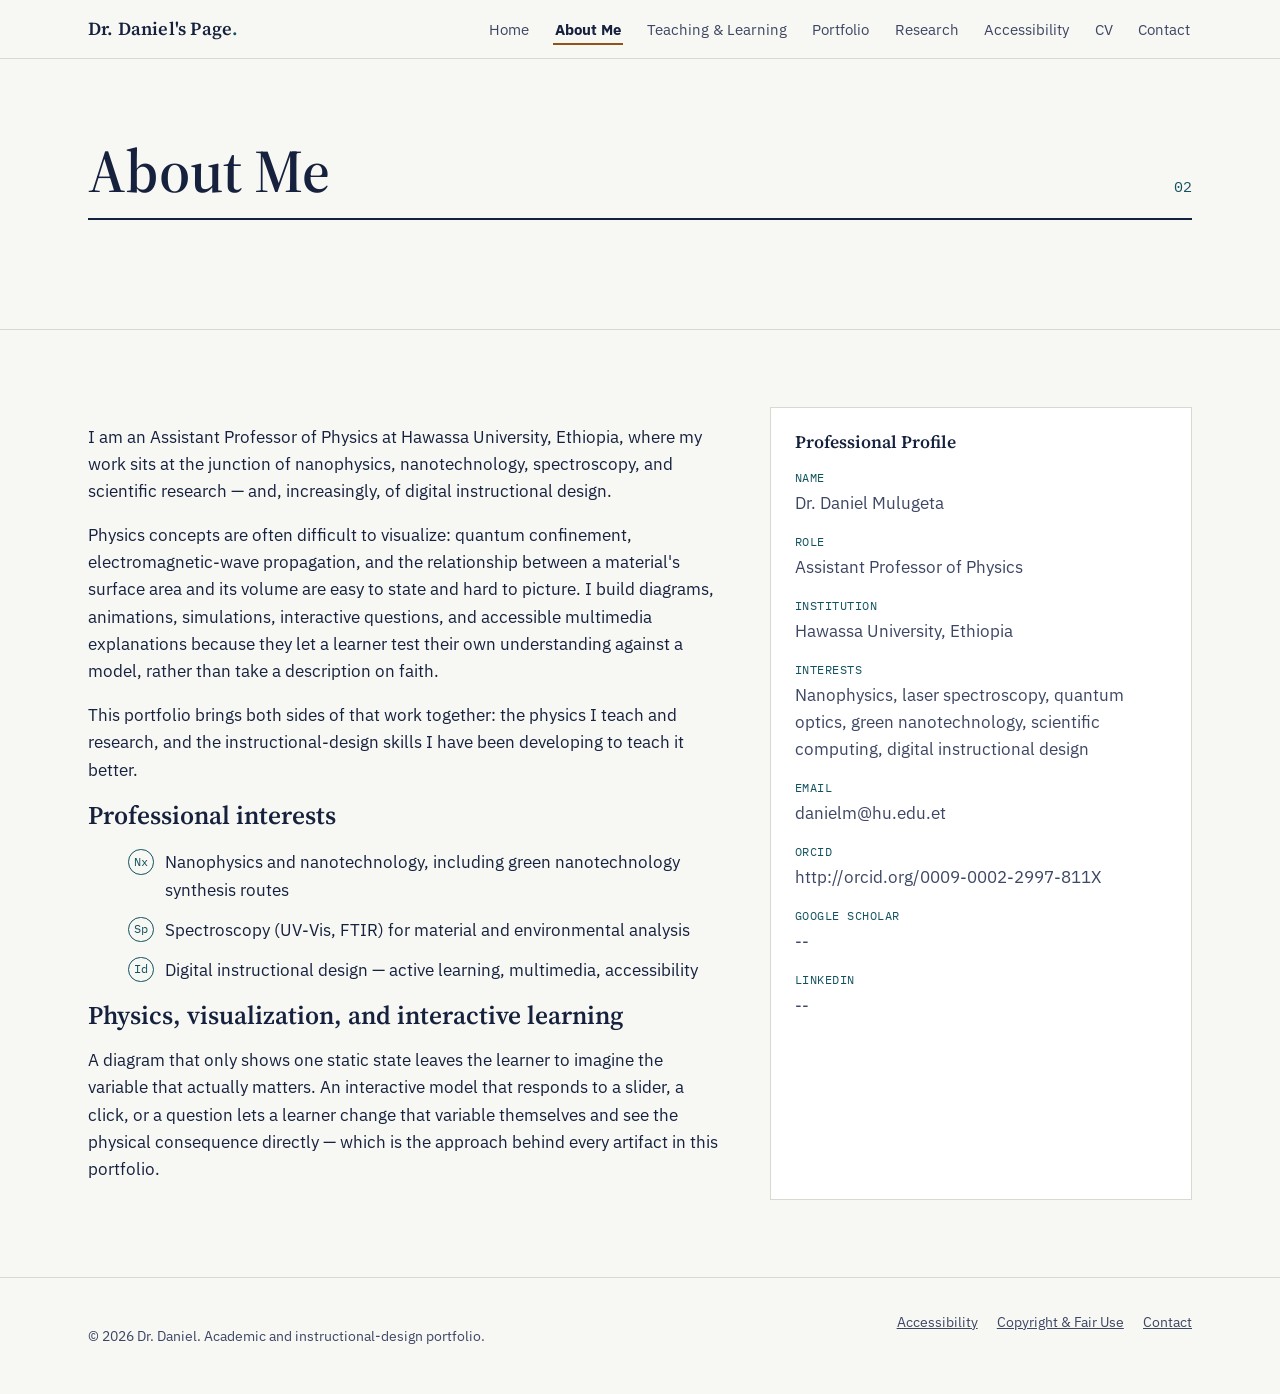
==== about.html @ a1a0a61f "Add files via upload upload portfolio website" ====
<!DOCTYPE html>
<html lang="en">
<head>
<meta charset="UTF-8">
<meta name="viewport" content="width=device-width, initial-scale=1.0">
<title>About Me — Dr. Daniel</title>
<meta name="description" content="Professional biography of Daniel, Assistant Professor of Physics at Hawassa University.">
<link rel="stylesheet" href="style.css">
<link rel="preconnect" href="https://fonts.googleapis.com">
<link href="https://fonts.googleapis.com/css2?family=Source+Serif+4:opsz,wght@8..60,400;8..60,600;8..60,700&family=IBM+Plex+Sans:wght@400;500;600&family=IBM+Plex+Mono:wght@400;500&display=swap" rel="stylesheet">
</head>
<body>
<a class="skip-link" href="#main">Skip to main content</a>

<header class="site-header">
  <div class="wrap nav-row">
    <a class="brand" href="index.html">Dr. Daniel's Page<span>.</span> <span class="visually-hidden">Home</span></a>
    <button class="nav-toggle" id="navToggle" aria-expanded="false" aria-controls="mainNav">
      <span class="bar"></span>
      <span class="visually-hidden">Menu</span>
    </button>
    <nav class="main-nav" id="mainNav" aria-label="Primary">
      <ul>
        <li><a href="index.html">Home</a></li>
        <li><a href="about.html" class="active" aria-current="page">About Me</a></li>
        <li><a href="teaching.html">Teaching &amp; Learning</a></li>
        <li><a href="portfolio.html">Portfolio</a></li>
        <li><a href="research.html">Research</a></li>
        <li><a href="accessibility.html">Accessibility</a></li>
        <li><a href="cv.html">CV</a></li>
        <li><a href="contact.html">Contact</a></li>
      </ul>
    </nav>
  </div>
</header>

<main id="main">

  <section id="about-hero">
    <div class="wrap">
      <div class="section-head"><h1 style="margin-bottom:0;">About Me</h1><span class="index">02</span></div>
    </div>
  </section>
  <section id="about">
    <div class="wrap">
      <div class="about-grid">
        <div class="measure-wide">
          <p>I am an Assistant Professor of Physics at Hawassa University, Ethiopia, where my work sits at the junction of nanophysics, nanotechnology, spectroscopy, and scientific research &mdash; and, increasingly, of digital instructional design.</p>
          <p>Physics concepts are often difficult to visualize: quantum confinement, electromagnetic-wave propagation, and the relationship between a material's surface area and its volume are easy to state and hard to picture. I build diagrams, animations, simulations, interactive questions, and accessible multimedia explanations because they let a learner test their own understanding against a model, rather than take a description on faith.</p>
          <p>This portfolio brings both sides of that work together: the physics I teach and research, and the instructional-design skills I have been developing to teach it better.</p>
          <h3>Professional interests</h3>
          <ul class="pillar-list">
            <li><span class="pillar-icon">Nx</span><span>Nanophysics and nanotechnology, including green nanotechnology synthesis routes</span></li>
            <li><span class="pillar-icon">Sp</span><span>Spectroscopy (UV-Vis, FTIR) for material and environmental analysis</span></li>
            <li><span class="pillar-icon">Id</span><span>Digital instructional design &mdash; active learning, multimedia, accessibility</span></li>
          </ul>
          <h3>Physics, visualization, and interactive learning</h3>
          <p>A diagram that only shows one static state leaves the learner to imagine the variable that actually matters. An interactive model that responds to a slider, a click, or a question lets a learner change that variable themselves and see the physical consequence directly &mdash; which is the approach behind every artifact in this portfolio.</p>
        </div>
        <div class="profile-card">
          <h3>Professional Profile</h3>
          <dl>
            <dt>Name</dt><dd>Dr. Daniel Mulugeta</dd>
            <dt>Role</dt><dd>Assistant Professor of Physics</dd>
            <dt>Institution</dt><dd>Hawassa University, Ethiopia</dd>
            <dt>Interests</dt><dd>Nanophysics, laser spectroscopy, quantum optics, green nanotechnology, scientific computing, digital instructional design</dd>
            <dt>Email</dt><dd>danielm@hu.edu.et</dd>
            <dt>ORCID</dt><dd>http://orcid.org/0009-0002-2997-811X</dd>
            <dt>Google Scholar</dt><dd> -- </dd>
            <dt>LinkedIn</dt><dd> -- </dd>
          </dl>
        </div>
      </div>
    </div>
  </section>

</main>

<footer class="site-footer">
  <div class="wrap footer-row">
    <p>&copy; 2026 Dr. Daniel. Academic and instructional-design portfolio.</p>
    <ul class="footer-links">
      <li><a href="accessibility.html">Accessibility</a></li>
      <li><a href="contact.html#copyright">Copyright &amp; Fair Use</a></li>
      <li><a href="contact.html">Contact</a></li>
    </ul>
  </div>
</footer>
<script src="script.js"></script>
</body>
</html>
---- style.css ----
/* =========================================================
   Daniel — Physics & Instructional Design Portfolio
   Design language: an academic journal read as a website.
   Paper ground, ink type, two working accents borrowed from
   the instruments in the work itself — a spectroscopy teal
   for data/interactive elements, and an energy-level amber
   for emphasis. Figures are numbered like journal figures
   because the content genuinely is a sequence of exhibits.
   ========================================================= */

:root {
  /* ---- Color ---- */
  --paper: #f7f7f4;
  --paper-raised: #ffffff;
  --ink: #16213d;
  --ink-soft: #3d4663;
  --rule: #d8d9d0;
  --rule-strong: #16213d;
  --teal: #1b7a8c;
  --teal-deep: #12525f;
  --amber: #c97b2e;
  --amber-deep: #8f5518;
  --good: #2f6f4e;
  --bad: #a3392b;
  --focus: #0b56a7;

  /* ---- Type ---- */
  --font-display: "Source Serif 4", "Iowan Old Style", Georgia, serif;
  --font-body: "IBM Plex Sans", "Segoe UI", system-ui, sans-serif;
  --font-mono: "IBM Plex Mono", "SFMono-Regular", Consolas, monospace;

  /* ---- Scale ---- */
  --step-0: 1rem;
  --step-1: 1.25rem;
  --step-2: 1.6rem;
  --step-3: 2.1rem;
  --step-4: 2.9rem;
  --step-5: 3.8rem;

  /* ---- Layout ---- */
  --content-width: 72rem;
  --text-measure: 38rem;
  --gap: 1.5rem;
  --radius: 3px;
}

@font-face {
  font-family: "Source Serif 4";
  src: local("Source Serif 4"), local("Georgia");
}

* { box-sizing: border-box; }

html {
  scroll-behavior: smooth;
  scroll-padding-top: 5.5rem;
}

@media (prefers-reduced-motion: reduce) {
  html { scroll-behavior: auto; }
  *, *::before, *::after {
    animation-duration: 0.001ms !important;
    animation-iteration-count: 1 !important;
    transition-duration: 0.001ms !important;
    scroll-behavior: auto !important;
  }
}

body {
  margin: 0;
  background: var(--paper);
  color: var(--ink);
  font-family: var(--font-body);
  font-size: 1.0625rem;
  line-height: 1.6;
  -webkit-font-smoothing: antialiased;
}

img, svg { max-width: 100%; display: block; }

a { color: var(--teal-deep); }
a:hover { color: var(--amber-deep); }

h1, h2, h3, h4 {
  font-family: var(--font-display);
  color: var(--ink);
  line-height: 1.15;
  font-weight: 600;
  margin: 0 0 0.6em;
}

h1 { font-size: clamp(2rem, 4vw + 1rem, var(--step-5)); }
h2 { font-size: var(--step-3); }
h3 { font-size: var(--step-2); }
h4 { font-size: var(--step-1); }

p { max-width: var(--text-measure); }
.measure-wide p { max-width: 46rem; }

code, .mono, .data { font-family: var(--font-mono); }

:focus-visible {
  outline: 3px solid var(--focus);
  outline-offset: 2px;
}

.visually-hidden {
  position: absolute;
  width: 1px; height: 1px;
  padding: 0; margin: -1px;
  overflow: hidden;
  clip: rect(0,0,0,0);
  white-space: nowrap;
  border: 0;
}

.skip-link {
  position: absolute;
  left: 1rem; top: -3.5rem;
  background: var(--ink);
  color: var(--paper);
  padding: 0.75em 1.25em;
  z-index: 200;
  transition: top 0.15s ease;
  text-decoration: none;
  border-radius: var(--radius);
}
.skip-link:focus { top: 1rem; }

.wrap {
  max-width: var(--content-width);
  margin-inline: auto;
  padding-inline: 1.5rem;
}

section { padding-block: clamp(3rem, 6vw, 6rem); }
section + section { border-top: 1px solid var(--rule); }

.section-head {
  display: flex;
  align-items: baseline;
  justify-content: space-between;
  gap: 1rem;
  flex-wrap: wrap;
  margin-bottom: 2rem;
  border-bottom: 2px solid var(--rule-strong);
  padding-bottom: 0.75rem;
}
.section-head .index {
  font-family: var(--font-mono);
  color: var(--teal-deep);
  font-size: 0.95rem;
}

/* ---------- Header / nav ---------- */
.site-header {
  position: sticky;
  top: 0;
  z-index: 100;
  background: rgba(247,247,244,0.94);
  backdrop-filter: blur(6px);
  border-bottom: 1px solid var(--rule);
}
.nav-row {
  display: flex;
  align-items: center;
  justify-content: space-between;
  padding-block: 0.9rem;
}
.brand {
  font-family: var(--font-display);
  font-weight: 600;
  font-size: 1.15rem;
  color: var(--ink);
  text-decoration: none;
  letter-spacing: 0.01em;
}
.brand span { color: var(--teal-deep); }

.nav-toggle {
  display: none;
  background: none;
  border: 1.5px solid var(--ink);
  border-radius: var(--radius);
  width: 2.6rem; height: 2.6rem;
  cursor: pointer;
  position: relative;
}
.nav-toggle .bar,
.nav-toggle::before,
.nav-toggle::after {
  content: "";
  position: absolute;
  left: 0.6rem; right: 0.6rem;
  height: 2px;
  background: var(--ink);
}
.nav-toggle::before { top: 0.85rem; }
.nav-toggle .bar { top: 1.28rem; }
.nav-toggle::after { top: 1.71rem; }

.main-nav ul {
  list-style: none;
  display: flex;
  gap: 1.4rem;
  margin: 0; padding: 0;
  flex-wrap: wrap;
}
.main-nav a {
  color: var(--ink-soft);
  text-decoration: none;
  font-size: 0.95rem;
  padding: 0.3rem 0.1rem;
  border-bottom: 2px solid transparent;
}
.main-nav a:hover,
.main-nav a:focus-visible { color: var(--ink); border-bottom-color: var(--amber); }

.main-nav a.active {
  color: var(--ink);
  font-weight: 700;
  border-bottom-color: var(--amber-deep);
}

@media (max-width: 780px) {
  .nav-toggle { display: block; }
  .main-nav {
    position: fixed;
    inset: 4.2rem 0 0 0;
    background: var(--paper);
    transform: translateY(-110%);
    transition: transform 0.25s ease;
    overflow-y: auto;
    border-top: 1px solid var(--rule);
  }
  .main-nav.open { transform: translateY(0); }
  .main-nav ul { flex-direction: column; padding: 1.5rem; gap: 0; }
  .main-nav li { border-bottom: 1px solid var(--rule); }
  .main-nav a { display: block; padding: 1rem 0.2rem; }
}

/* ---------- Hero ---------- */
.hero {
  padding-block: clamp(3rem, 8vw, 6rem);
}
.hero .wrap {
  display: grid;
  grid-template-columns: 1.1fr 0.9fr;
  gap: 3rem;
  align-items: center;
}
@media (max-width: 860px) {
  .hero .wrap { grid-template-columns: 1fr; }
}
.eyebrow-line {
  font-family: var(--font-mono);
  color: var(--teal-deep);
  font-size: 0.9rem;
  margin-bottom: 1rem;
}
.hero h1 { max-width: 18ch; }
.hero .lede {
  max-width: 42ch;
  color: var(--ink-soft);
  font-size: 1.15rem;
}
.hero-actions { display: flex; gap: 1rem; margin-top: 2rem; flex-wrap: wrap; }

.btn {
  display: inline-block;
  font-family: var(--font-body);
  font-size: 0.98rem;
  font-weight: 600;
  padding: 0.8em 1.5em;
  border-radius: var(--radius);
  border: 1.5px solid var(--ink);
  text-decoration: none;
  cursor: pointer;
  background: transparent;
  color: var(--ink);
}
.btn:hover { background: var(--ink); color: var(--paper); }
.btn-primary { background: var(--teal-deep); border-color: var(--teal-deep); color: #fff; }
.btn-primary:hover { background: var(--ink); border-color: var(--ink); }
.btn-small { padding: 0.5em 1em; font-size: 0.88rem; }

.hero-figure {
  border: 1px solid var(--rule);
  background: var(--paper-raised);
  padding: 1.2rem;
}
.fig-caption {
  font-family: var(--font-mono);
  font-size: 0.82rem;
  color: var(--ink-soft);
  margin-top: 0.8rem;
  border-top: 1px dashed var(--rule);
  padding-top: 0.6rem;
}

.integration-line {
  margin-top: 2.5rem;
  padding: 1.2rem 1.4rem;
  border-left: 3px solid var(--amber);
  background: #fbf3e8;
  max-width: 46rem;
}

/* ---------- Profile card ---------- */
.about-grid {
  display: grid;
  grid-template-columns: 1.5fr 1fr;
  gap: 3rem;
}
@media (max-width: 860px) { .about-grid { grid-template-columns: 1fr; } }

.profile-card {
  border: 1px solid var(--rule);
  background: var(--paper-raised);
  padding: 1.5rem;
}
.profile-card h3 { font-size: 1.1rem; margin-bottom: 1rem; }
.profile-card dl { margin: 0; }
.profile-card dt {
  font-family: var(--font-mono);
  font-size: 0.78rem;
  text-transform: uppercase;
  letter-spacing: 0.04em;
  color: var(--teal-deep);
  margin-top: 0.9rem;
}
.profile-card dd { margin: 0.15rem 0 0; color: var(--ink-soft); }

.pillar-list { display: grid; gap: 0.8rem; margin-top: 1.2rem; }
.pillar-list li { display: flex; gap: 0.7rem; align-items: flex-start; }
.pillar-icon {
  flex: none; width: 1.6rem; height: 1.6rem;
  border: 1.5px solid var(--teal-deep);
  border-radius: 50%;
  display: grid; place-items: center;
  font-family: var(--font-mono);
  font-size: 0.78rem;
  color: var(--teal-deep);
}

/* ---------- Card grids ---------- */
.card-grid {
  display: grid;
  grid-template-columns: repeat(auto-fit, minmax(16rem, 1fr));
  gap: 1.5rem;
}
.slide-card {
  border: 1px solid var(--rule);
  border-top: 3px solid var(--teal-deep);
  background: var(--paper-raised);
  padding: 1.4rem;
}
.slide-card h4 { margin-bottom: 0.5rem; }
.slide-card ul { padding-left: 1.1rem; color: var(--ink-soft); }
.slide-card p { color: var(--ink-soft); }

/* ---------- Portfolio artifacts ---------- */
.artifact {
  border: 1px solid var(--rule);
  background: var(--paper-raised);
  margin-bottom: 2.5rem;
}
.artifact-head {
  padding: 1.4rem 1.6rem;
  border-bottom: 1px solid var(--rule);
  display: flex;
  justify-content: space-between;
  gap: 1rem;
  flex-wrap: wrap;
  align-items: baseline;
}
.artifact-head .fig-number {
  font-family: var(--font-mono);
  color: var(--teal-deep);
  font-size: 0.85rem;
}
.artifact-body { padding: 1.6rem; }
.artifact-meta {
  display: flex;
  flex-wrap: wrap;
  gap: 0.5rem 1.2rem;
  font-family: var(--font-mono);
  font-size: 0.8rem;
  color: var(--ink-soft);
  margin-top: 0.6rem;
}
.artifact-toggle {
  background: none;
  border: 1px solid var(--ink);
  border-radius: var(--radius);
  padding: 0.4em 0.9em;
  font-family: var(--font-body);
  font-size: 0.85rem;
  cursor: pointer;
}
.artifact-toggle[aria-expanded="false"] + .artifact-body { display: none; }

.objective-box {
  border-left: 3px solid var(--teal-deep);
  padding: 0.9rem 1.1rem;
  background: #eef5f5;
  margin-bottom: 1.4rem;
  max-width: 46rem;
}
.objective-box strong { display: block; font-family: var(--font-mono); font-size: 0.78rem; text-transform: uppercase; letter-spacing: 0.05em; color: var(--teal-deep); margin-bottom: 0.3rem; }

.demo-panel {
  border: 1px dashed var(--rule);
  padding: 1.3rem;
  margin-block: 1.3rem;
  background: #fbfbf9;
}

.control-row { display: flex; flex-wrap: wrap; gap: 1rem; align-items: center; margin-bottom: 1rem; }
.control-row label { font-family: var(--font-mono); font-size: 0.85rem; }
input[type="range"] { width: 100%; accent-color: var(--teal-deep); }

.readout-grid {
  display: grid;
  grid-template-columns: repeat(auto-fit, minmax(9rem, 1fr));
  gap: 0.8rem;
  margin-top: 1rem;
}
.readout {
  border: 1px solid var(--rule);
  padding: 0.7rem 0.9rem;
  background: var(--paper-raised);
}
.readout .label { font-family: var(--font-mono); font-size: 0.72rem; text-transform: uppercase; letter-spacing: 0.04em; color: var(--ink-soft); }
.readout .value { font-family: var(--font-mono); font-size: 1.3rem; color: var(--ink); }

.quiz-question { margin-bottom: 1.6rem; }
.quiz-question p.q-text { font-weight: 600; margin-bottom: 0.6rem; }
.quiz-options { display: grid; gap: 0.5rem; padding: 0; list-style: none; margin: 0; }
.quiz-options button {
  width: 100%;
  text-align: left;
  padding: 0.7em 1em;
  border: 1px solid var(--rule);
  background: var(--paper-raised);
  cursor: pointer;
  font-family: var(--font-body);
  font-size: 0.98rem;
  border-radius: var(--radius);
}
.quiz-options button:hover { border-color: var(--teal-deep); }
.quiz-options button[data-state="correct"] { border-color: var(--good); background: #eaf5ee; }
.quiz-options button[data-state="incorrect"] { border-color: var(--bad); background: #fbeceb; }
.quiz-options button[disabled] { cursor: default; }

.feedback {
  margin-top: 0.7rem;
  padding: 0.8em 1em;
  border-left: 3px solid var(--ink-soft);
  font-size: 0.95rem;
}
.feedback[data-tone="correct"] { border-color: var(--good); background: #eaf5ee; }
.feedback[data-tone="incorrect"] { border-color: var(--bad); background: #fbeceb; }

.quiz-score-bar {
  display: flex;
  justify-content: space-between;
  align-items: center;
  border-top: 1px solid var(--rule);
  padding-top: 1rem;
  margin-top: 1.4rem;
  font-family: var(--font-mono);
}

.spectrum-svg { cursor: crosshair; width: 100%; height: auto; }
.spectrum-point {
  fill: var(--teal-deep);
  stroke: var(--paper-raised);
  stroke-width: 2;
  cursor: pointer;
}
.spectrum-point:hover, .spectrum-point:focus { fill: var(--amber-deep); }
.spectrum-point:focus { outline: none; }

.ed-controls { display: flex; gap: 0.7rem; margin-bottom: 1rem; flex-wrap: wrap; }

/* ---------- Multimedia / H5P placeholders ---------- */
.placeholder-card {
  border: 1px dashed var(--rule-strong);
  padding: 1.4rem;
  background: #fbfbf9;
  display: flex;
  flex-direction: column;
  gap: 0.6rem;
}
.placeholder-tag {
  font-family: var(--font-mono);
  font-size: 0.72rem;
  text-transform: uppercase;
  letter-spacing: 0.05em;
  color: var(--amber-deep);
  border: 1px solid var(--amber);
  display: inline-block;
  padding: 0.15em 0.6em;
  width: fit-content;
}

/* ---------- Accessibility & Visual literacy ---------- */
.a11y-columns {
  display: grid;
  grid-template-columns: repeat(auto-fit, minmax(15rem, 1fr));
  gap: 1.5rem;
}
.a11y-columns h4 { border-bottom: 1px solid var(--rule); padding-bottom: 0.4rem; }
.checklist {
  margin-top: 1.5rem;
  border: 1px solid var(--rule);
  padding: 1.2rem 1.4rem;
  background: var(--paper-raised);
}
.checklist ul { padding-left: 1.2rem; }
.checklist[hidden] { display: none; }

.carp-grid { display: grid; grid-template-columns: repeat(auto-fit, minmax(13rem,1fr)); gap: 1.2rem; }
.carp-card { border: 1px solid var(--rule); padding: 1.1rem; }
.carp-card .letter { font-family: var(--font-display); font-size: 2rem; color: var(--teal-deep); }

/* ---------- Research ---------- */
.research-list { display: grid; gap: 1.4rem; }
.research-row {
  display: grid;
  grid-template-columns: 12rem 1fr;
  gap: 1.5rem;
  padding-block: 1.2rem;
  border-bottom: 1px solid var(--rule);
}
@media (max-width: 640px) { .research-row { grid-template-columns: 1fr; gap: 0.4rem; } }
.research-row h4 { margin-bottom: 0.3rem; }

/* ---------- CV ---------- */
.cv-section-block { margin-bottom: 1.8rem; }
.cv-section-block h4 { border-bottom: 1px solid var(--rule); padding-bottom: 0.3rem; }
.cv-download {
  display: flex;
  align-items: center;
  gap: 1rem;
  flex-wrap: wrap;
  border: 1px solid var(--rule);
  padding: 1.2rem 1.4rem;
  margin-bottom: 2rem;
  background: var(--paper-raised);
}

/* ---------- Contact ---------- */
.contact-grid { display: grid; grid-template-columns: 1.2fr 0.8fr; gap: 3rem; }
@media (max-width: 860px) { .contact-grid { grid-template-columns: 1fr; } }
.form-field { margin-bottom: 1.2rem; }
.form-field label { display: block; font-family: var(--font-mono); font-size: 0.82rem; margin-bottom: 0.35rem; }
.form-field input, .form-field textarea {
  width: 100%;
  padding: 0.7em 0.8em;
  border: 1px solid var(--rule-strong);
  border-radius: var(--radius);
  font-family: var(--font-body);
  font-size: 1rem;
  background: var(--paper-raised);
  color: var(--ink);
}
.form-note {
  font-size: 0.88rem;
  color: var(--ink-soft);
  border-left: 3px solid var(--amber);
  padding: 0.7em 1em;
  background: #fbf3e8;
  margin-bottom: 1.2rem;
}
.contact-links dl { margin: 0; }
.contact-links dt { font-family: var(--font-mono); font-size: 0.78rem; text-transform: uppercase; color: var(--teal-deep); margin-top: 1rem; }
.contact-links dd { margin: 0.15rem 0 0; }

/* ---------- Footer ---------- */
.site-footer {
  border-top: 1px solid var(--rule);
  padding-block: 2rem;
  font-size: 0.9rem;
  color: var(--ink-soft);
}
.footer-row {
  display: flex;
  justify-content: space-between;
  flex-wrap: wrap;
  gap: 1rem;
}
.footer-links { display: flex; gap: 1.2rem; list-style: none; padding: 0; margin: 0; }
.footer-links a { color: var(--ink-soft); }

.live-region { position: absolute; width: 1px; height: 1px; overflow: hidden; clip: rect(0,0,0,0); }
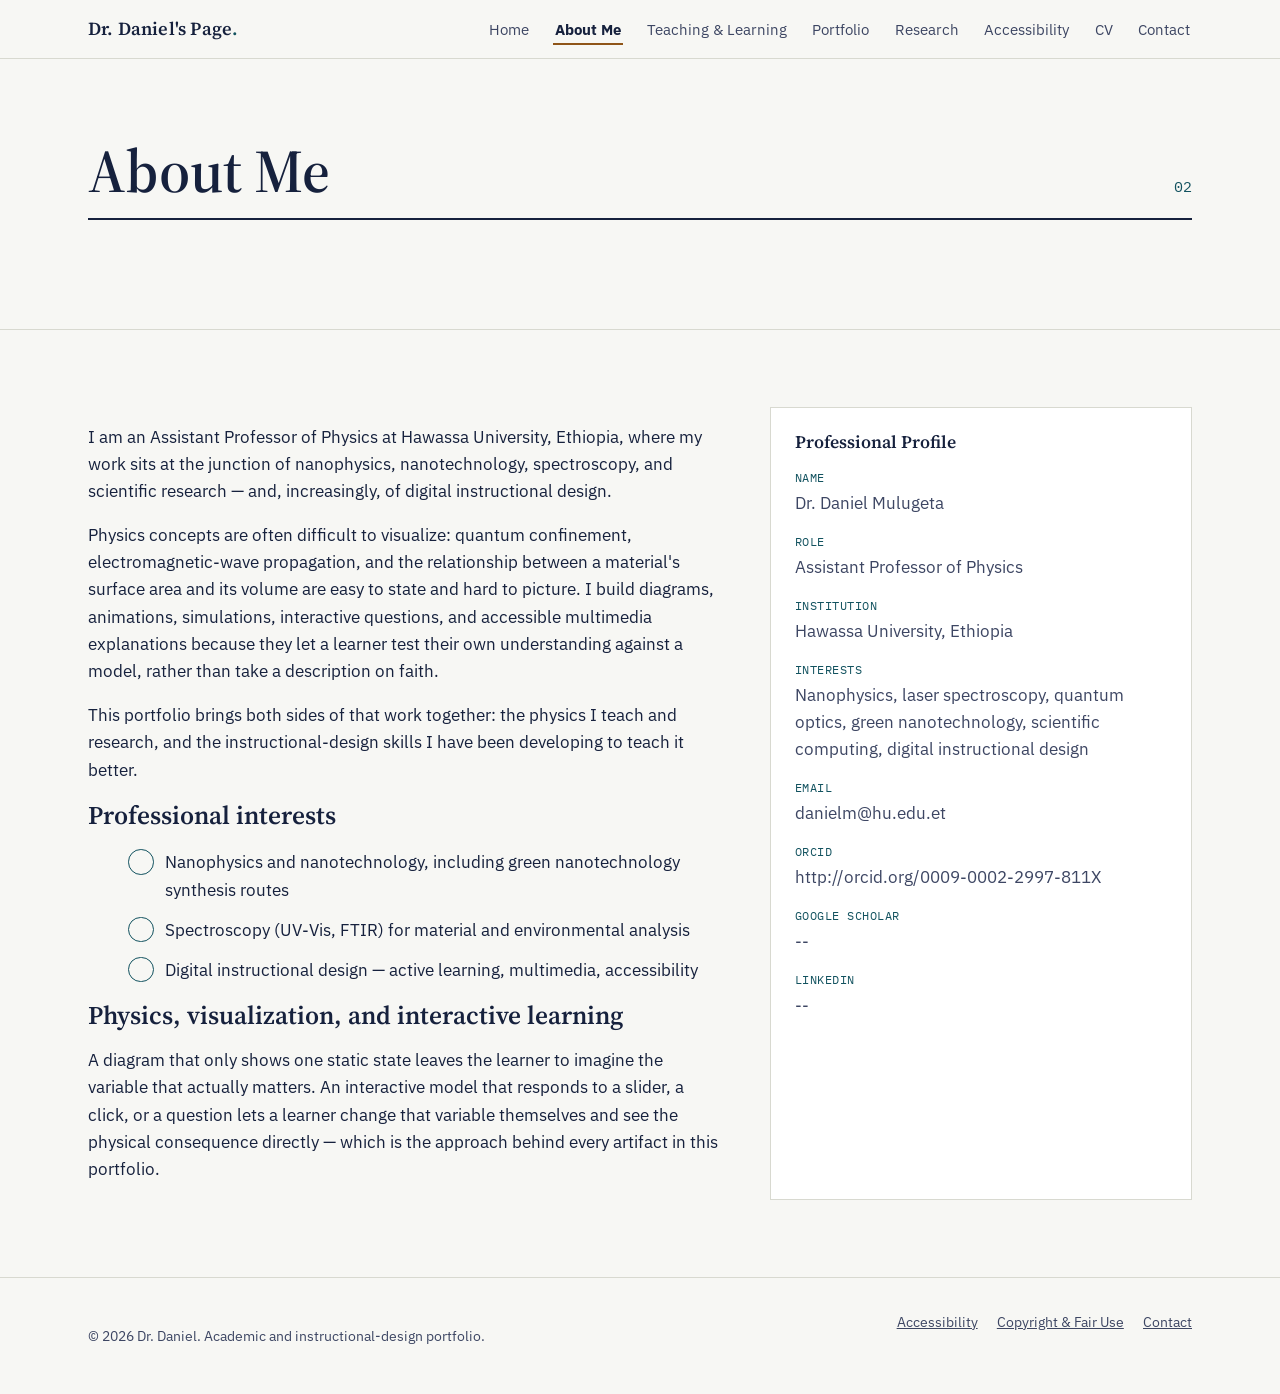
==== commit e154a54d: "Update about.html" ====
--- a/about.html
+++ b/about.html
@@ -50,9 +50,9 @@
           <p>This portfolio brings both sides of that work together: the physics I teach and research, and the instructional-design skills I have been developing to teach it better.</p>
           <h3>Professional interests</h3>
           <ul class="pillar-list">
-            <li><span class="pillar-icon">Nx</span><span>Nanophysics and nanotechnology, including green nanotechnology synthesis routes</span></li>
-            <li><span class="pillar-icon">Sp</span><span>Spectroscopy (UV-Vis, FTIR) for material and environmental analysis</span></li>
-            <li><span class="pillar-icon">Id</span><span>Digital instructional design &mdash; active learning, multimedia, accessibility</span></li>
+            <li><span class="pillar-icon"></span><span>Nanophysics and nanotechnology, including green nanotechnology synthesis routes</span></li>
+            <li><span class="pillar-icon"></span><span>Spectroscopy (UV-Vis, FTIR) for material and environmental analysis</span></li>
+            <li><span class="pillar-icon"></span><span>Digital instructional design &mdash; active learning, multimedia, accessibility</span></li>
           </ul>
           <h3>Physics, visualization, and interactive learning</h3>
           <p>A diagram that only shows one static state leaves the learner to imagine the variable that actually matters. An interactive model that responds to a slider, a click, or a question lets a learner change that variable themselves and see the physical consequence directly &mdash; which is the approach behind every artifact in this portfolio.</p>
